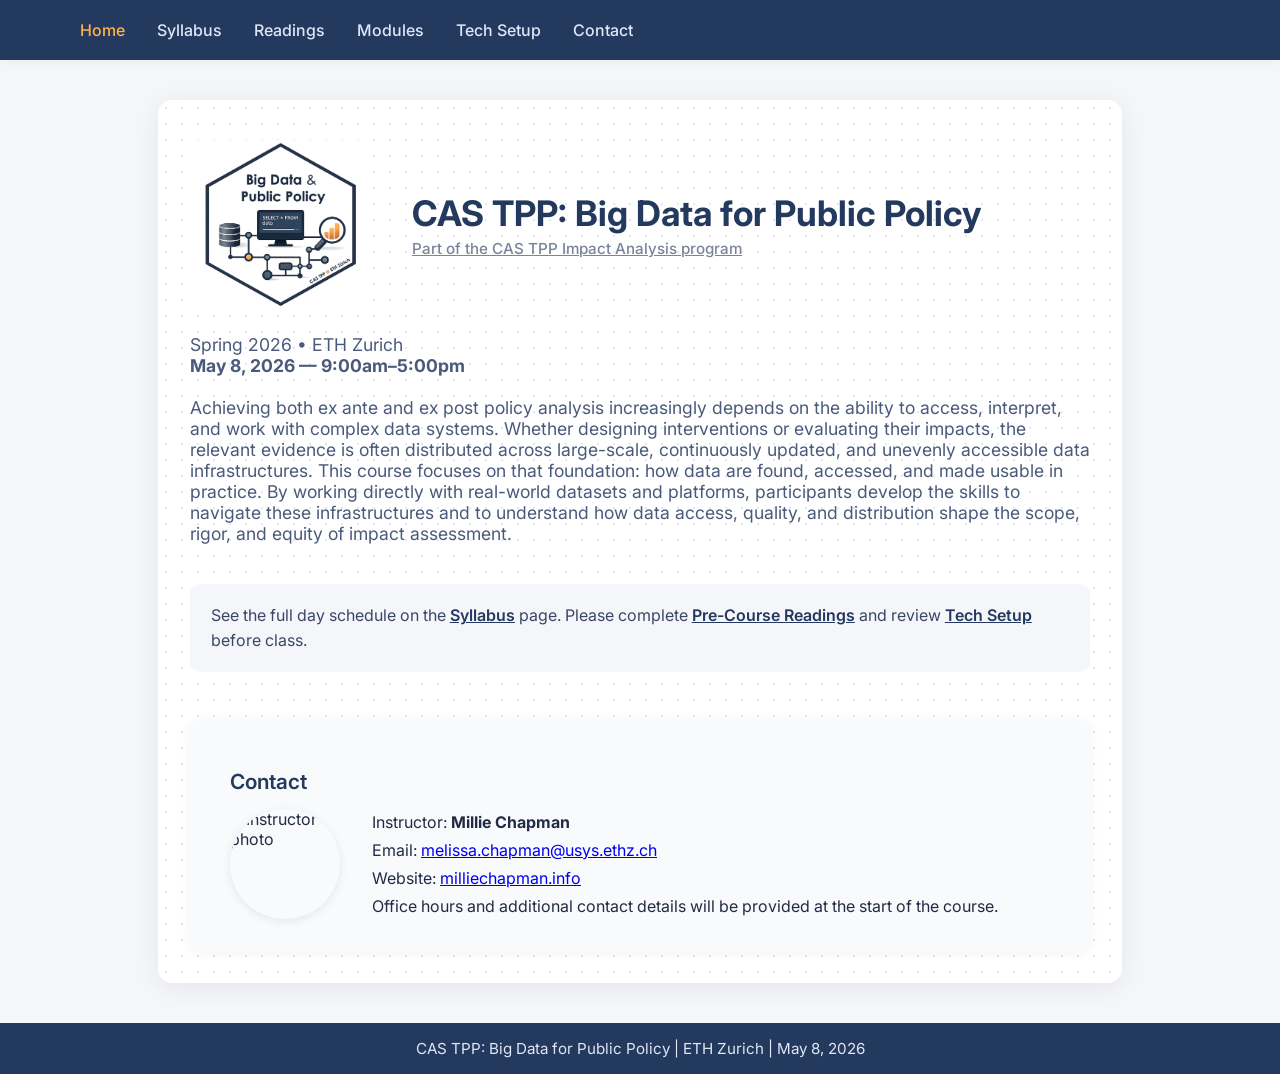
==== index.html @ c9bc8b1b "Publish DSEP course site" ====
<!DOCTYPE html>
<html lang="en">
<head>
    <meta charset="UTF-8">
    <meta name="viewport" content="width=device-width, initial-scale=1.0">
    <title>CAS TPP: Big Data for Public Policy</title>
    <link href="https://fonts.googleapis.com/css2?family=Inter:wght@400;600&display=swap" rel="stylesheet">
    <style>
        body {
            font-family: 'Inter', Arial, sans-serif;
            background: #f4f6fa;
            margin: 0;
            padding: 0;
            color: #222b45;
        }
        .navbar {
            background: #23395d;
            padding: 0 2rem;
            display: flex;
            align-items: center;
            height: 60px;
            box-shadow: 0 2px 8px rgba(0,0,0,0.04);
        }
        .navbar .logo {
            color: #fff;
            font-size: 1.3rem;
            font-weight: 600;
            letter-spacing: 1px;
            margin-right: 2rem;
            text-decoration: none;
        }
        .navbar ul {
            list-style: none;
            display: flex;
            margin: 0;
            padding: 0;
        }
        .navbar li {
            margin: 0 1rem;
        }
        .navbar a {
            color: #e0e6f7;
            text-decoration: none;
            font-weight: 500;
            font-size: 1rem;
            transition: color 0.2s;
        }
        .navbar a:hover, .navbar a.active {
            color: #ffb347;
        }
        .main-content {
            max-width: 900px;
            margin: 2.5rem auto 0 auto;
            background: #fff;
            border-radius: 14px;
            box-shadow: 0 4px 24px rgba(0,0,0,0.07);
            padding: 2.5rem 2rem 2rem 2rem;
            background-image: radial-gradient(#e5e7ef 0.8px, transparent 1.2px);
            background-size: 16px 16px;
        }
        h1 {
            font-size: 2.2rem;
            font-weight: 600;
            margin-bottom: 0.5em;
            color: #23395d;
        }
        .subtitle {
            color: #4a5a7a;
            font-size: 1.1rem;
            margin-bottom: 2.5rem;
        }
        .modules {
            display: grid;
            grid-template-columns: 1fr 1fr;
            gap: 2rem;
            margin-top: 2.5rem;
        }
        .module {
            background: #f4f6fa;
            border-radius: 10px;
            box-shadow: 0 2px 8px rgba(35,57,93,0.04);
            padding: 1.5rem 1.2rem;
            transition: box-shadow 0.2s;
        }
        .module:hover {
            box-shadow: 0 4px 16px rgba(35,57,93,0.10);
        }
        .module-title {
            font-size: 1.15rem;
            font-weight: 600;
            color: #23395d;
            margin-bottom: 0.5rem;
        }
        .module-desc {
            color: #4a5a7a;
            font-size: 1rem;
        }
        @media (max-width: 700px) {
            .main-content {
                padding: 1.2rem 0.5rem;
            }
            .modules {
                grid-template-columns: 1fr;
            }
        }
    </style>
</head>
<body>
    <nav class="navbar">
        <a class="logo" href="index.html" style="padding:0;display:flex;align-items:center;"></a>
        <ul>
            <li><a href="index.html" class="active">Home</a></li>
            <li><a href="syllabus.html">Syllabus</a></li>
            <li><a href="readings.html">Readings</a></li>
            <li><a href="modules.html">Modules</a></li>
            <li><a href="tech.html">Tech Setup</a></li>
            <li><a href="contact.html">Contact</a></li>
        </ul>
    </nav>
    <div class="main-content">
        <div style="display:flex;align-items:center;gap:2.5rem;margin-bottom:1.5rem;">
            <img src="logo.png" alt="Course logo" style="height:170px;width:auto;display:block;flex-shrink:0;">
            <div>
                <h1 style="margin:0;font-size:2.2rem;font-weight:700;color:#23395d;">CAS TPP: Big Data for Public Policy</h1>
                <p style="margin:0.3rem 0 0 0;color:#7a8599;font-size:0.95rem;"><a href="https://tpp.ethz.ch/tpp-degrees/cas-tpp-ia.html" target="_blank" style="color:#7a8599;font-weight:500;text-decoration:underline;">Part of the CAS TPP Impact Analysis program</a></p>
            </div>
        </div>
        <div class="subtitle">Spring 2026 &bull; ETH Zurich<br>
            <b>May 8, 2026 &mdash; 9:00am–5:00pm</b><br><br>
            Achieving both ex ante and ex post policy analysis increasingly depends on the ability to access, interpret, and work with complex data systems. Whether designing interventions or evaluating their impacts, the relevant evidence is often distributed across large-scale, continuously updated, and unevenly accessible data infrastructures. This course focuses on that foundation: how data are found, accessed, and made usable in practice. By working directly with real-world datasets and platforms, participants develop the skills to navigate these infrastructures and to understand how data access, quality, and distribution shape the scope, rigor, and equity of impact assessment.
        </div>
        <div style="margin-top:2.2rem;padding:1.2rem 1.3rem;background:#f4f6fa;border-radius:10px;color:#3a4666;line-height:1.55;">
            See the full day schedule on the <a href="syllabus.html" style="color:#23395d;font-weight:600;">Syllabus</a> page.
            Please complete <a href="readings.html" style="color:#23395d;font-weight:600;">Pre-Course Readings</a>
            and review <a href="tech.html" style="color:#23395d;font-weight:600;">Tech Setup</a> before class.
        </div>
        <div style="max-width:900px;margin:3rem auto 0 auto;padding:2rem 2.5rem 2rem 2.5rem;background:#f9fafc;border-radius:12px;box-shadow:0 2px 12px rgba(35,57,93,0.06);">
            <h2 style="color:#23395d;font-size:1.3rem;font-weight:600;margin-bottom:0.7em;">Contact</h2>
            <div style="display:flex;align-items:center;gap:2rem;flex-wrap:wrap;">
                <img src="millie.jpg" alt="Instructor photo" style="width:110px;height:110px;border-radius:50%;object-fit:cover;box-shadow:0 2px 8px rgba(35,57,93,0.10);">
                <div>
                    <p style="margin:0 0 0.5rem 0;">Instructor: <b>Millie Chapman</b></p>
                    <p style="margin:0 0 0.5rem 0;">Email: <a class="email" href="mailto:melissa.chapman@usys.ethz.ch">melissa.chapman@usys.ethz.ch</a></p>
                    <p style="margin:0 0 0.5rem 0;">Website: <a class="email" href="https://milliechapman.info" target="_blank">milliechapman.info</a></p>
                    <p style="margin:0;">Office hours and additional contact details will be provided at the start of the course.</p>
                </div>
            </div>
        </div>
    </div>
    <footer style="margin-top:2.5rem;background:#23395d;color:#e0e6f7;padding:1rem 2rem;text-align:center;font-size:0.95rem;">
        CAS TPP: Big Data for Public Policy | ETH Zurich | May 8, 2026
    </footer>
</body>
</html>
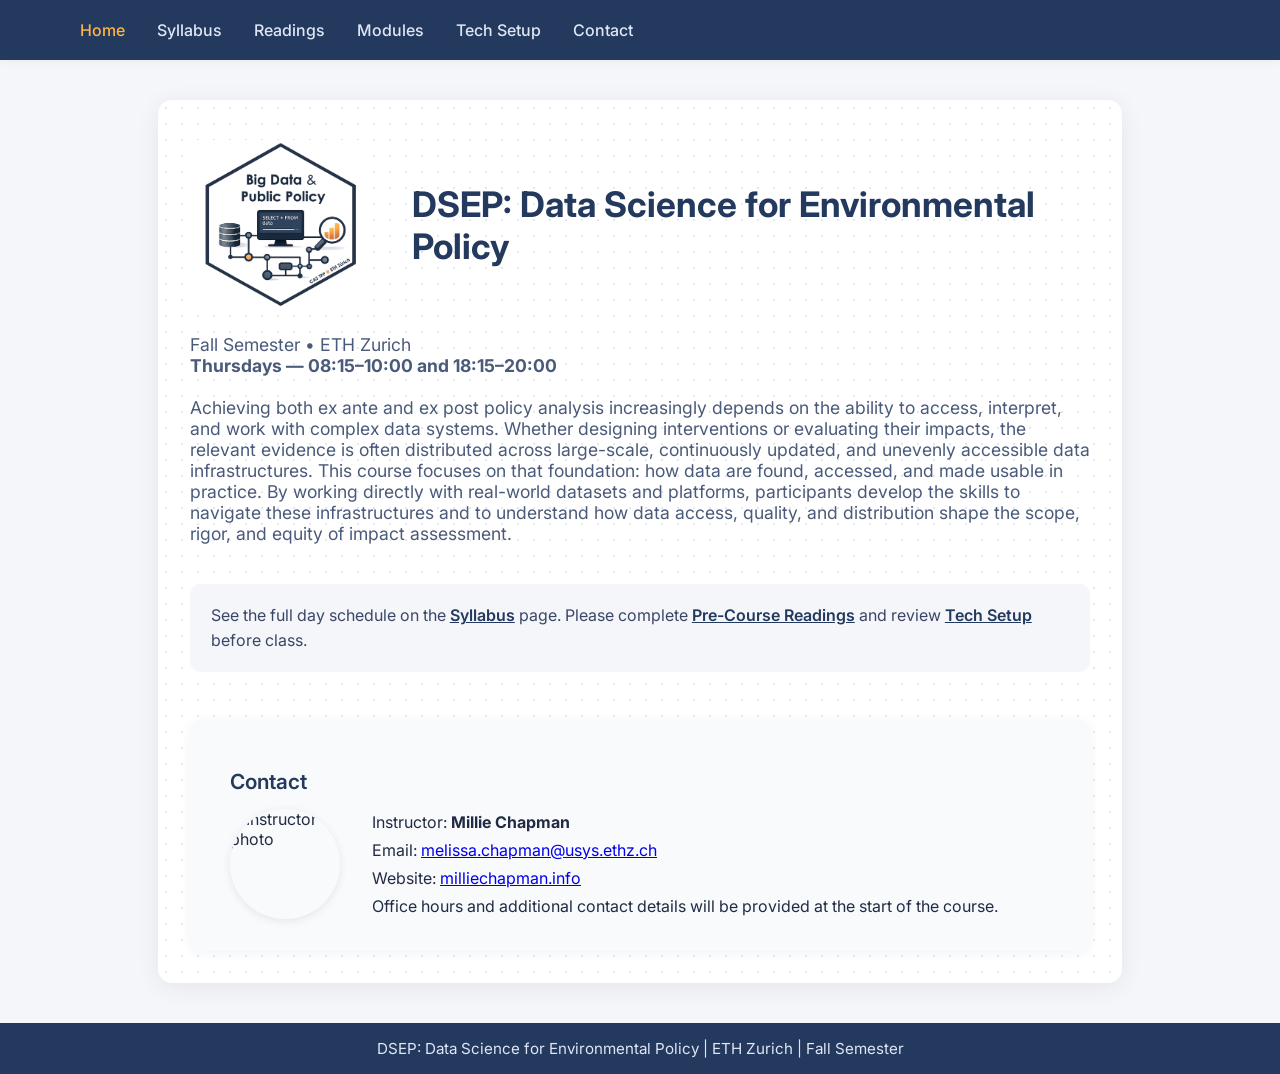
==== commit 25808028: "Update course details for DSEP fall semester" ====
--- a/index.html
+++ b/index.html
@@ -4,7 +4,7 @@
 <head>
     <meta charset="UTF-8">
     <meta name="viewport" content="width=device-width, initial-scale=1.0">
-    <title>CAS TPP: Big Data for Public Policy</title>
+    <title>DSEP: Data Science for Environmental Policy</title>
     <link href="https://fonts.googleapis.com/css2?family=Inter:wght@400;600&display=swap" rel="stylesheet">
     <style>
         body {
@@ -122,12 +122,11 @@
         <div style="display:flex;align-items:center;gap:2.5rem;margin-bottom:1.5rem;">
             <img src="logo.png" alt="Course logo" style="height:170px;width:auto;display:block;flex-shrink:0;">
             <div>
-                <h1 style="margin:0;font-size:2.2rem;font-weight:700;color:#23395d;">CAS TPP: Big Data for Public Policy</h1>
-                <p style="margin:0.3rem 0 0 0;color:#7a8599;font-size:0.95rem;"><a href="https://tpp.ethz.ch/tpp-degrees/cas-tpp-ia.html" target="_blank" style="color:#7a8599;font-weight:500;text-decoration:underline;">Part of the CAS TPP Impact Analysis program</a></p>
+                <h1 style="margin:0;font-size:2.2rem;font-weight:700;color:#23395d;">DSEP: Data Science for Environmental Policy</h1>
             </div>
         </div>
-        <div class="subtitle">Spring 2026 &bull; ETH Zurich<br>
-            <b>May 8, 2026 &mdash; 9:00am–5:00pm</b><br><br>
+        <div class="subtitle">Fall Semester &bull; ETH Zurich<br>
+            <b>Thursdays &mdash; 08:15–10:00 and 18:15–20:00</b><br><br>
             Achieving both ex ante and ex post policy analysis increasingly depends on the ability to access, interpret, and work with complex data systems. Whether designing interventions or evaluating their impacts, the relevant evidence is often distributed across large-scale, continuously updated, and unevenly accessible data infrastructures. This course focuses on that foundation: how data are found, accessed, and made usable in practice. By working directly with real-world datasets and platforms, participants develop the skills to navigate these infrastructures and to understand how data access, quality, and distribution shape the scope, rigor, and equity of impact assessment.
         </div>
         <div style="margin-top:2.2rem;padding:1.2rem 1.3rem;background:#f4f6fa;border-radius:10px;color:#3a4666;line-height:1.55;">
@@ -149,7 +148,7 @@
         </div>
     </div>
     <footer style="margin-top:2.5rem;background:#23395d;color:#e0e6f7;padding:1rem 2rem;text-align:center;font-size:0.95rem;">
-        CAS TPP: Big Data for Public Policy | ETH Zurich | May 8, 2026
+        DSEP: Data Science for Environmental Policy | ETH Zurich | Fall Semester
     </footer>
 </body>
 </html>
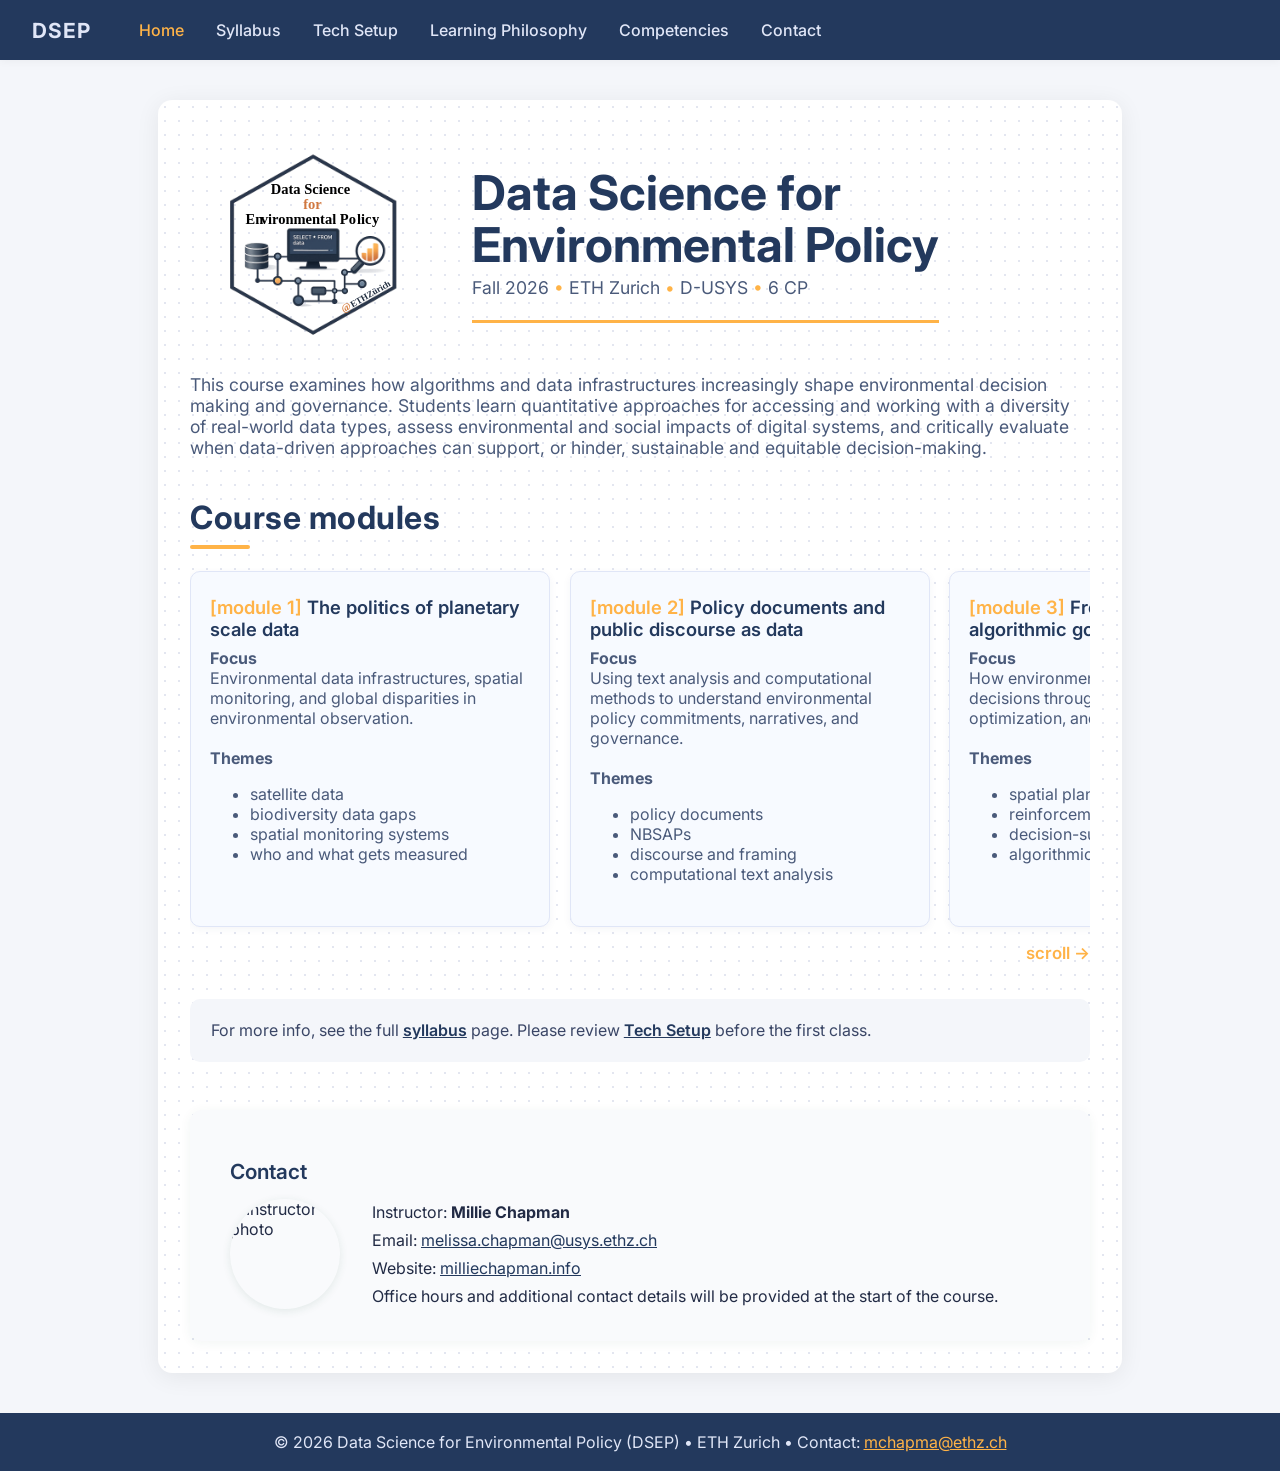
==== commit 259d4dcb: "Update course design and semester syllabus" ====
--- a/index.html
+++ b/index.html
@@ -9,13 +9,13 @@
     <style>
         body {
             font-family: 'Inter', Arial, sans-serif;
-            background: #f4f6fa;
+            background: #f3f7f1;
             margin: 0;
             padding: 0;
-            color: #222b45;
+            color: #183a2b;
         }
         .navbar {
-            background: #23395d;
+            background: #1f5a3d;
             padding: 0 2rem;
             display: flex;
             align-items: center;
@@ -40,14 +40,14 @@
             margin: 0 1rem;
         }
         .navbar a {
-            color: #e0e6f7;
+            color: #e5f0e8;
             text-decoration: none;
             font-weight: 500;
             font-size: 1rem;
             transition: color 0.2s;
         }
         .navbar a:hover, .navbar a.active {
-            color: #ffb347;
+            color: #b8d66a;
         }
         .main-content {
             max-width: 900px;
@@ -56,44 +56,50 @@
             border-radius: 14px;
             box-shadow: 0 4px 24px rgba(0,0,0,0.07);
             padding: 2.5rem 2rem 2rem 2rem;
-            background-image: radial-gradient(#e5e7ef 0.8px, transparent 1.2px);
+            background-image: radial-gradient(#d8e7d9 0.8px, transparent 1.2px);
             background-size: 16px 16px;
         }
         h1 {
             font-size: 2.2rem;
             font-weight: 600;
             margin-bottom: 0.5em;
-            color: #23395d;
+            color: #1f5a3d;
         }
         .subtitle {
-            color: #4a5a7a;
+            color: #436454;
             font-size: 1.1rem;
             margin-bottom: 2.5rem;
         }
         .modules {
-            display: grid;
-            grid-template-columns: 1fr 1fr;
-            gap: 2rem;
-            margin-top: 2.5rem;
+            display: flex;
+            overflow-x: auto;
+            gap: 1.2rem;
+            margin-top: 0.2rem;
+            padding: 0.2rem 0 1rem;
+            scroll-snap-type: x mandatory;
         }
         .module {
-            background: #f4f6fa;
+            background: #f7faff;
+            border: 1px solid #e0e6f7;
             border-radius: 10px;
-            box-shadow: 0 2px 8px rgba(35,57,93,0.04);
+            box-shadow: 0 2px 8px rgba(35,57,93,0.05);
             padding: 1.5rem 1.2rem;
             transition: box-shadow 0.2s;
+            min-width: 320px;
+            max-width: 380px;
+            scroll-snap-align: start;
         }
         .module:hover {
-            box-shadow: 0 4px 16px rgba(35,57,93,0.10);
+            box-shadow: 0 4px 16px rgba(35,57,93,0.12);
         }
         .module-title {
             font-size: 1.15rem;
             font-weight: 600;
-            color: #23395d;
+            color: #1f5a3d;
             margin-bottom: 0.5rem;
         }
         .module-desc {
-            color: #4a5a7a;
+            color: #436454;
             font-size: 1rem;
         }
         @media (max-width: 700px) {
@@ -101,43 +107,71 @@
                 padding: 1.2rem 0.5rem;
             }
             .modules {
-                grid-template-columns: 1fr;
+                gap: 1rem;
             }
         }
     </style>
+    <style>
+        body { background: #f7f6f2; color: #111111; }
+        .navbar { background: #2f6f4e; }
+        .navbar a { color: #ffffff; }
+        .navbar a:hover, .navbar a.active { color: #2f6b3f; }
+        h1, h2, .module-title { color: #2f6f4e !important; }
+        .subtitle, .module-desc { color: #5b5b5b !important; }
+        .main-content { background-color: #fffdf9; background-image: radial-gradient(#d9dfd4 0.8px, transparent 1.2px); }
+        [style*="color:#1f5a3d"] { color: #2f6f4e !important; }
+        [style*="color:#436454"] { color: #5b5b5b !important; }
+        [style*="color:#385246"] { color: #44484a !important; }
+        [style*="background:#f3f7f1"] { background: #f7f6f2 !important; }
+        [style*="background:#e5f0e8"] { background: #ffffff !important; }
+        [style*="background:#edf5ed"] { background: #f7f6f2 !important; }
+        [style*="background:#f8fafd"] { background: #ffffff !important; }
+    </style>
+    <link href="old-dsep-theme.css" rel="stylesheet">
 </head>
 <body>
     <nav class="navbar">
-        <a class="logo" href="index.html" style="padding:0;display:flex;align-items:center;"></a>
+        <a class="logo" href="index.html" style="padding:0;display:flex;align-items:center;"><strong>DSEP</strong></a>
         <ul>
             <li><a href="index.html" class="active">Home</a></li>
             <li><a href="syllabus.html">Syllabus</a></li>
-            <li><a href="readings.html">Readings</a></li>
-            <li><a href="modules.html">Modules</a></li>
             <li><a href="tech.html">Tech Setup</a></li>
+            <li><a href="learning-philosophy.html">Learning Philosophy</a></li>
+            <li><a href="competencies.html">Competencies</a></li>
             <li><a href="contact.html">Contact</a></li>
         </ul>
     </nav>
     <div class="main-content">
         <div style="display:flex;align-items:center;gap:2.5rem;margin-bottom:1.5rem;">
-            <img src="logo.png" alt="Course logo" style="height:170px;width:auto;display:block;flex-shrink:0;">
-            <div>
-                <h1 style="margin:0;font-size:2.2rem;font-weight:700;color:#23395d;">DSEP: Data Science for Environmental Policy</h1>
+            <img src="dsep.svg" alt="DSEP logo" style="height:210px;width:auto;display:block;flex-shrink:0;">
+            <div style="display:flex;flex-direction:column;">
+                <h1 style="margin:0;font-size:3rem;font-weight:700;color:#23395d;line-height:1.1;">Data Science for<br>Environmental Policy</h1>
+                <div class="subtitle" style="margin-top:0.3rem;margin-bottom:0.7rem;color:#4a5a7a;">Fall 2026 <span style="color:#ffb347">&bull;</span> ETH Zurich <span style="color:#ffb347">&bull;</span> D-USYS <span style="color:#ffb347">&bull;</span> 6 CP</div>
+                <hr style="border:none;border-top:3px solid #ffb347;width:100%;margin:0.7rem 0 0;">
             </div>
         </div>
-        <div class="subtitle">Fall Semester &bull; ETH Zurich<br>
-            <b>Thursdays &mdash; 08:15–10:00 and 18:15–20:00</b><br><br>
-            Achieving both ex ante and ex post policy analysis increasingly depends on the ability to access, interpret, and work with complex data systems. Whether designing interventions or evaluating their impacts, the relevant evidence is often distributed across large-scale, continuously updated, and unevenly accessible data infrastructures. This course focuses on that foundation: how data are found, accessed, and made usable in practice. By working directly with real-world datasets and platforms, participants develop the skills to navigate these infrastructures and to understand how data access, quality, and distribution shape the scope, rigor, and equity of impact assessment.
+        <div class="subtitle">
+            This course examines how algorithms and data infrastructures increasingly shape environmental decision making and governance. Students learn quantitative approaches for accessing and working with a diversity of real-world data types, assess environmental and social impacts of digital systems, and critically evaluate when data-driven approaches can support, or hinder, sustainable and equitable decision-making.
         </div>
-        <div style="margin-top:2.2rem;padding:1.2rem 1.3rem;background:#f4f6fa;border-radius:10px;color:#3a4666;line-height:1.55;">
-            See the full day schedule on the <a href="syllabus.html" style="color:#23395d;font-weight:600;">Syllabus</a> page.
-            Please complete <a href="readings.html" style="color:#23395d;font-weight:600;">Pre-Course Readings</a>
-            and review <a href="tech.html" style="color:#23395d;font-weight:600;">Tech Setup</a> before class.
+        <section style="margin-top:2.5rem;">
+            <h2 style="margin:0;color:#23395d;font-size:2rem;font-weight:700;letter-spacing:0.5px;">Course modules<span style="display:block;width:60px;height:4px;background:#ffb347;border-radius:2px;margin:0.5rem 0 1.2rem;"></span></h2>
+            <div class="modules" aria-label="Course module overview">
+                <article class="module"><div class="module-title"><span style="color:#ffb347;">[module 1]</span> The politics of planetary scale data</div><div class="module-desc"><b>Focus</b><br>Environmental data infrastructures, spatial monitoring, and global disparities in environmental observation.<br><br><b>Themes</b><ul><li>satellite data</li><li>biodiversity data gaps</li><li>spatial monitoring systems</li><li>who and what gets measured</li></ul></div></article>
+                <article class="module"><div class="module-title"><span style="color:#ffb347;">[module 2]</span> Policy documents and public discourse as data</div><div class="module-desc"><b>Focus</b><br>Using text analysis and computational methods to understand environmental policy commitments, narratives, and governance.<br><br><b>Themes</b><ul><li>policy documents</li><li>NBSAPs</li><li>discourse and framing</li><li>computational text analysis</li></ul></div></article>
+                <article class="module"><div class="module-title"><span style="color:#ffb347;">[module 3]</span> From data to decisions: algorithmic governance</div><div class="module-desc"><b>Focus</b><br>How environmental data are translated into decisions through planning tools, optimization, and algorithmic systems.<br><br><b>Themes</b><ul><li>spatial planning</li><li>reinforcement learning</li><li>decision-support systems</li><li>algorithmic governance</li></ul></div></article>
+                <article class="module"><div class="module-title"><span style="color:#ffb347;">[module 4]</span> From decisions to impact: introduction to causal inference for policy evaluation</div><div class="module-desc"><b>Focus</b><br>Evaluating environmental policies and interventions using causal inference and large environmental datasets.<br><br><b>Themes</b><ul><li>policy evaluation</li><li>causal inference</li><li>impact analysis</li><li>environmental justice</li></ul></div></article>
+                <article class="module"><div class="module-title"><span style="color:#ffb347;">[module 5]</span> The environmental costs of compute</div><div class="module-desc"><b>Focus</b><br>Data platforms, integrated analytical systems, and final student projects combining multiple analytical approaches.<br><br><b>Themes</b><ul><li>environmental data platforms</li><li>integrated workflows</li><li>AI-assisted analysis</li><li>final projects</li></ul></div></article>
+            </div>
+            <p style="margin:0;text-align:right;color:#ffb347;font-size:1.05rem;font-weight:600;">scroll &rarr;</p>
+        </section>
+        <div style="margin-top:2.2rem;padding:1.2rem 1.3rem;background:#f3f7f1;border-radius:10px;color:#385246;line-height:1.55;">
+            For more info, see the full <a href="syllabus.html" style="color:#1f5a3d;font-weight:600;">syllabus</a> page.
+            Please review <a href="tech.html" style="color:#1f5a3d;font-weight:600;">Tech Setup</a> before the first class.
         </div>
-        <div style="max-width:900px;margin:3rem auto 0 auto;padding:2rem 2.5rem 2rem 2.5rem;background:#f9fafc;border-radius:12px;box-shadow:0 2px 12px rgba(35,57,93,0.06);">
-            <h2 style="color:#23395d;font-size:1.3rem;font-weight:600;margin-bottom:0.7em;">Contact</h2>
+        <div style="max-width:900px;margin:3rem auto 0 auto;padding:2rem 2.5rem 2rem 2.5rem;background:#f8fbf7;border-radius:12px;box-shadow:0 2px 12px rgba(31,90,61,0.06);">
+            <h2 style="color:#1f5a3d;font-size:1.3rem;font-weight:600;margin-bottom:0.7em;">Contact</h2>
             <div style="display:flex;align-items:center;gap:2rem;flex-wrap:wrap;">
-                <img src="millie.jpg" alt="Instructor photo" style="width:110px;height:110px;border-radius:50%;object-fit:cover;box-shadow:0 2px 8px rgba(35,57,93,0.10);">
+                <img src="millie.jpg" alt="Instructor photo" style="width:110px;height:110px;border-radius:50%;object-fit:cover;box-shadow:0 2px 8px rgba(31,90,61,0.10);">
                 <div>
                     <p style="margin:0 0 0.5rem 0;">Instructor: <b>Millie Chapman</b></p>
                     <p style="margin:0 0 0.5rem 0;">Email: <a class="email" href="mailto:melissa.chapman@usys.ethz.ch">melissa.chapman@usys.ethz.ch</a></p>
@@ -147,8 +181,8 @@
             </div>
         </div>
     </div>
-    <footer style="margin-top:2.5rem;background:#23395d;color:#e0e6f7;padding:1rem 2rem;text-align:center;font-size:0.95rem;">
-        DSEP: Data Science for Environmental Policy | ETH Zurich | Fall Semester
+    <footer style="background:#23395d;color:#e0e6f7;padding:1.2rem 0;text-align:center;font-size:1rem;margin-top:2.5rem;">
+        &copy; 2026 Data Science for Environmental Policy (DSEP) &bull; ETH Zurich &bull; Contact: <a class="site-footer-link" href="mailto:mchapma@ethz.ch">mchapma@ethz.ch</a>
     </footer>
 </body>
 </html>
--- a/old-dsep-theme.css
+++ b/old-dsep-theme.css
@@ -0,0 +1,25 @@
+:root {
+    --dsep-navy: #23395d;
+    --dsep-navy-muted: #4a5a7a;
+    --dsep-pale: #f4f6fa;
+    --dsep-pale-line: #e0e6f7;
+    --dsep-orange: #ffb347;
+    --dsep-text: #222b45;
+}
+
+body { background: var(--dsep-pale) !important; color: var(--dsep-text) !important; }
+.navbar, footer { background: var(--dsep-navy) !important; }
+.navbar a { color: var(--dsep-pale-line) !important; }
+.navbar a:hover, .navbar a.active { color: var(--dsep-orange) !important; }
+.site-footer-link { color: var(--dsep-orange) !important; text-decoration: underline; }
+h1, h2, h3, .module-title, summary { color: var(--dsep-navy) !important; }
+.subtitle, .module-desc, details p, details li { color: var(--dsep-navy-muted) !important; }
+.main-content { background-color: #fff !important; background-image: radial-gradient(#e3e6f0 0.9px, transparent 1.3px) !important; background-size: 14px 14px !important; }
+a.email, .main-content a { color: var(--dsep-navy) !important; }
+details, .competency-card { background: #f7faff !important; border-color: var(--dsep-pale-line) !important; border-left-color: var(--dsep-navy) !important; }
+code { background: #eef1f8 !important; border-color: #dde3f0 !important; color: var(--dsep-navy) !important; }
+[style*="color:#1f5a3d"], [style*="color:#2f6f4e"] { color: var(--dsep-navy) !important; }
+[style*="color:#385246"], [style*="color:#44484a"] { color: #3a4666 !important; }
+[style*="background:#f3f7f1"], [style*="background:#f7f6f2"] { background: var(--dsep-pale) !important; }
+[style*="background:#f8fbf7"], [style*="background:#fffdf9"] { background: #f9fafc !important; }
+[style*="border-top:1px solid #d9dfd4"] { border-top-color: var(--dsep-pale-line) !important; }
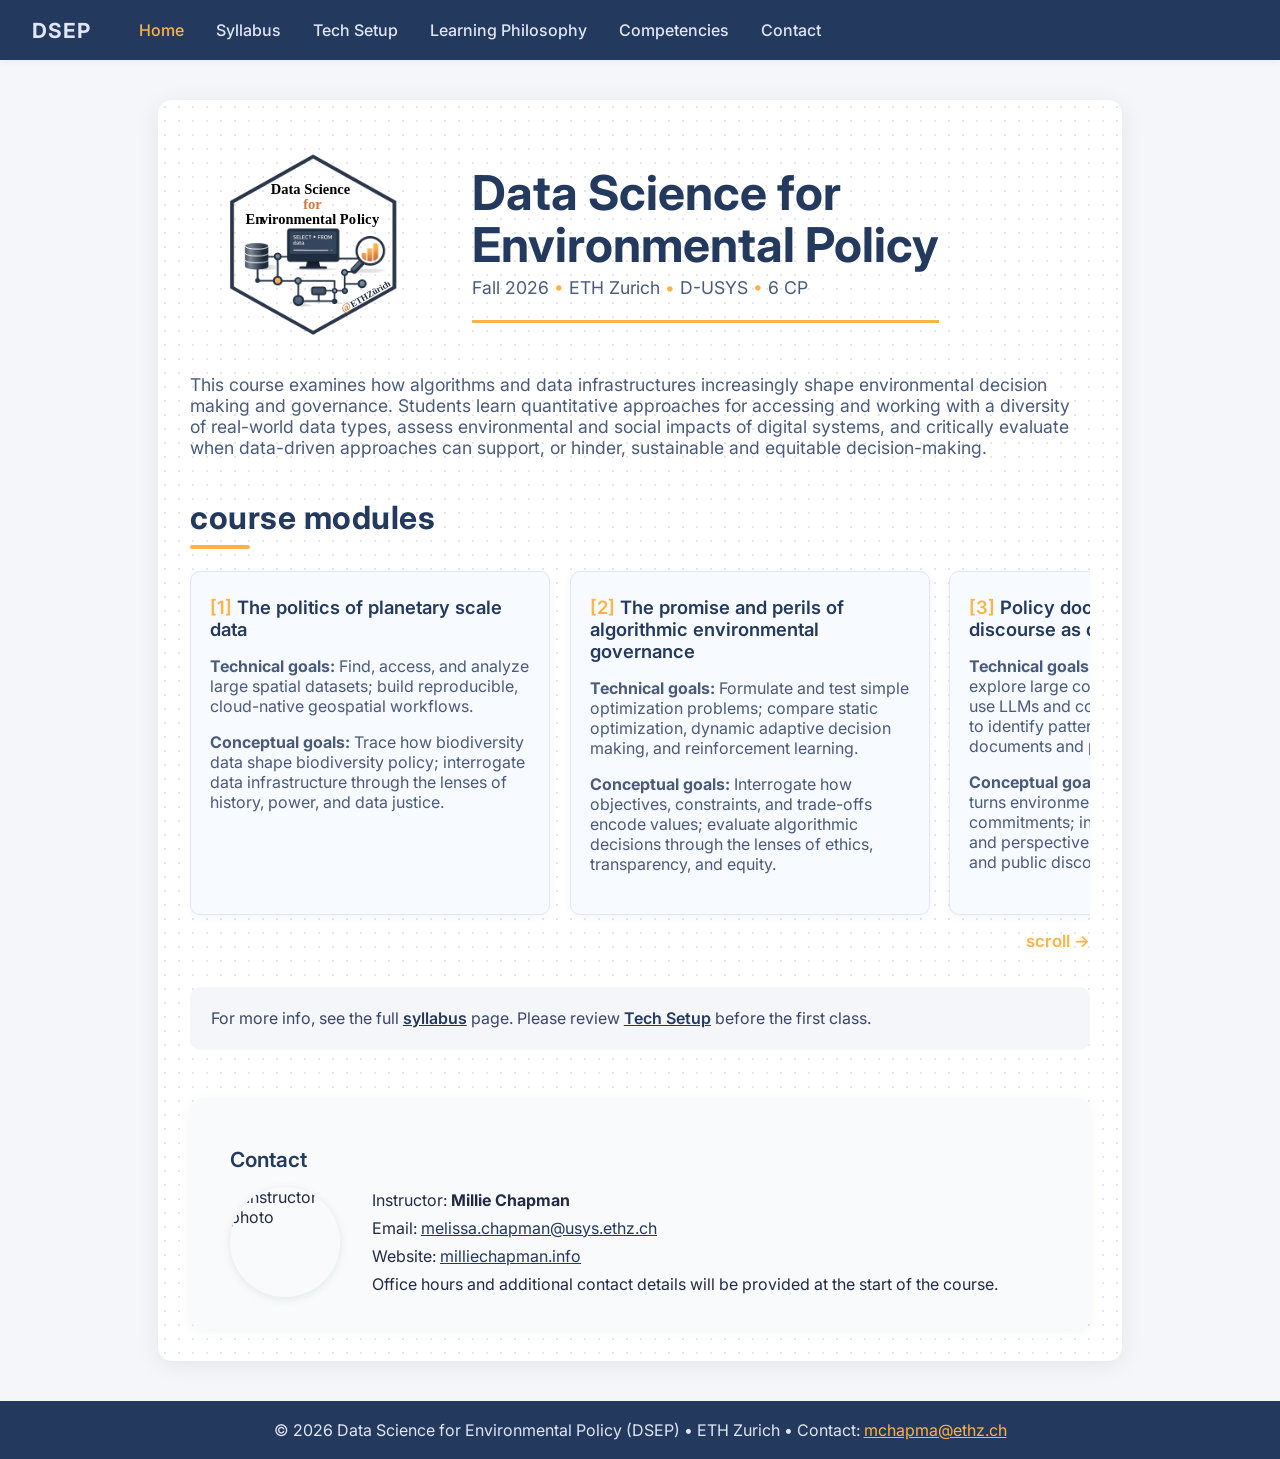
==== commit e71a880e: "Refine course modules and semester schedule" ====
--- a/index.html
+++ b/index.html
@@ -154,13 +154,13 @@
             This course examines how algorithms and data infrastructures increasingly shape environmental decision making and governance. Students learn quantitative approaches for accessing and working with a diversity of real-world data types, assess environmental and social impacts of digital systems, and critically evaluate when data-driven approaches can support, or hinder, sustainable and equitable decision-making.
         </div>
         <section style="margin-top:2.5rem;">
-            <h2 style="margin:0;color:#23395d;font-size:2rem;font-weight:700;letter-spacing:0.5px;">Course modules<span style="display:block;width:60px;height:4px;background:#ffb347;border-radius:2px;margin:0.5rem 0 1.2rem;"></span></h2>
+            <h2 style="margin:0;color:#23395d;font-size:2rem;font-weight:700;letter-spacing:0.5px;">course modules<span style="display:block;width:60px;height:4px;background:#ffb347;border-radius:2px;margin:0.5rem 0 1.2rem;"></span></h2>
             <div class="modules" aria-label="Course module overview">
-                <article class="module"><div class="module-title"><span style="color:#ffb347;">[module 1]</span> The politics of planetary scale data</div><div class="module-desc"><b>Focus</b><br>Environmental data infrastructures, spatial monitoring, and global disparities in environmental observation.<br><br><b>Themes</b><ul><li>satellite data</li><li>biodiversity data gaps</li><li>spatial monitoring systems</li><li>who and what gets measured</li></ul></div></article>
-                <article class="module"><div class="module-title"><span style="color:#ffb347;">[module 2]</span> Policy documents and public discourse as data</div><div class="module-desc"><b>Focus</b><br>Using text analysis and computational methods to understand environmental policy commitments, narratives, and governance.<br><br><b>Themes</b><ul><li>policy documents</li><li>NBSAPs</li><li>discourse and framing</li><li>computational text analysis</li></ul></div></article>
-                <article class="module"><div class="module-title"><span style="color:#ffb347;">[module 3]</span> From data to decisions: algorithmic governance</div><div class="module-desc"><b>Focus</b><br>How environmental data are translated into decisions through planning tools, optimization, and algorithmic systems.<br><br><b>Themes</b><ul><li>spatial planning</li><li>reinforcement learning</li><li>decision-support systems</li><li>algorithmic governance</li></ul></div></article>
-                <article class="module"><div class="module-title"><span style="color:#ffb347;">[module 4]</span> From decisions to impact: introduction to causal inference for policy evaluation</div><div class="module-desc"><b>Focus</b><br>Evaluating environmental policies and interventions using causal inference and large environmental datasets.<br><br><b>Themes</b><ul><li>policy evaluation</li><li>causal inference</li><li>impact analysis</li><li>environmental justice</li></ul></div></article>
-                <article class="module"><div class="module-title"><span style="color:#ffb347;">[module 5]</span> The environmental costs of compute</div><div class="module-desc"><b>Focus</b><br>Data platforms, integrated analytical systems, and final student projects combining multiple analytical approaches.<br><br><b>Themes</b><ul><li>environmental data platforms</li><li>integrated workflows</li><li>AI-assisted analysis</li><li>final projects</li></ul></div></article>
+                <article class="module"><div class="module-title"><span style="color:#ffb347;">[1]</span> The politics of planetary scale data</div><div class="module-desc"><p><b>Technical goals:</b> Find, access, and analyze large spatial datasets; build reproducible, cloud-native geospatial workflows.</p><p><b>Conceptual goals:</b> Trace how biodiversity data shape biodiversity policy; interrogate data infrastructure through the lenses of history, power, and data justice.</p></div></article>
+                <article class="module"><div class="module-title"><span style="color:#ffb347;">[2]</span> The promise and perils of algorithmic environmental governance</div><div class="module-desc"><p><b>Technical goals:</b> Formulate and test simple optimization problems; compare static optimization, dynamic adaptive decision making, and reinforcement learning.</p><p><b>Conceptual goals:</b> Interrogate how objectives, constraints, and trade-offs encode values; evaluate algorithmic decisions through the lenses of ethics, transparency, and equity.</p></div></article>
+                <article class="module"><div class="module-title"><span style="color:#ffb347;">[3]</span> Policy documents and public discourse as data</div><div class="module-desc"><p><b>Technical goals:</b> Collect, clean, and explore large collections of policy text; use LLMs and computational text analysis to identify patterns across policy documents and public discourse.</p><p><b>Conceptual goals:</b> Examine how language turns environmental ambitions into policy commitments; interrogate whose priorities and perspectives become legible in official and public discourse.</p></div></article>
+                <article class="module"><div class="module-title"><span style="color:#ffb347;">[4]</span> From intervention to impact: causal inference for evaluating environmental policy</div><div class="module-desc"><p><b>Technical goals:</b> Turn causal questions into testable research designs; use difference-in-differences, event studies, and matched designs to estimate impacts.</p><p><b>Conceptual goals:</b> Interrogate the assumptions behind causal claims; compare competing identification strategies and distributional outcomes.</p></div></article>
+                <article class="module"><div class="module-title"><span style="color:#ffb347;">[5]</span> The environmental costs of compute</div><div class="module-desc"><p><b>Technical goals:</b> Identify and evaluate evidence about the energy, water, land, and material demands of digital infrastructure.</p><p><b>Conceptual goals:</b> Examine infrastructure siting, extraction, and who bears the environmental costs of the digital economy.</p></div></article>
             </div>
             <p style="margin:0;text-align:right;color:#ffb347;font-size:1.05rem;font-weight:600;">scroll &rarr;</p>
         </section>
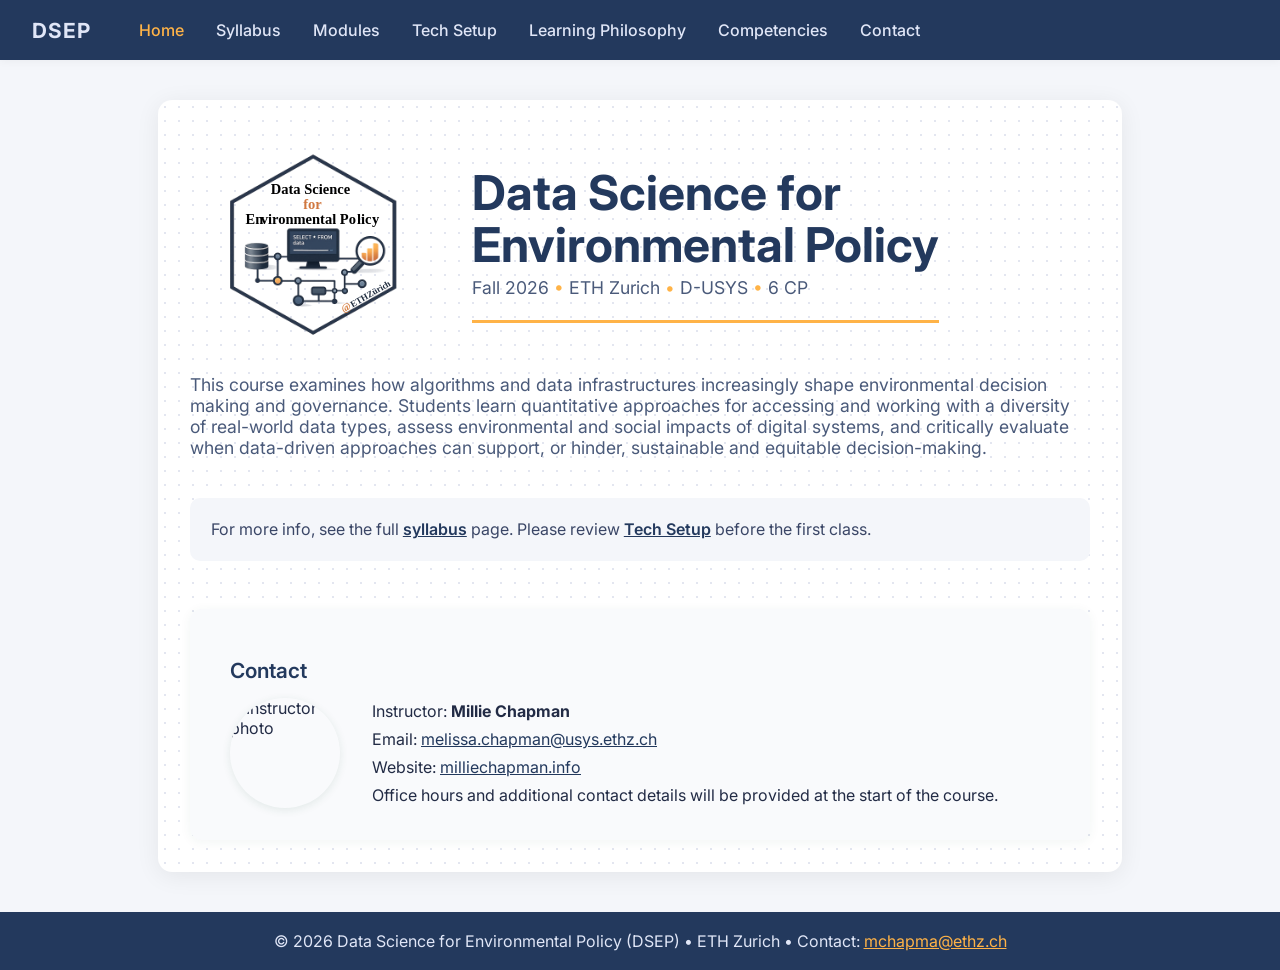
==== commit efb98118: "Update course site content and branding" ====
--- a/index.html
+++ b/index.html
@@ -70,44 +70,9 @@
             font-size: 1.1rem;
             margin-bottom: 2.5rem;
         }
-        .modules {
-            display: flex;
-            overflow-x: auto;
-            gap: 1.2rem;
-            margin-top: 0.2rem;
-            padding: 0.2rem 0 1rem;
-            scroll-snap-type: x mandatory;
-        }
-        .module {
-            background: #f7faff;
-            border: 1px solid #e0e6f7;
-            border-radius: 10px;
-            box-shadow: 0 2px 8px rgba(35,57,93,0.05);
-            padding: 1.5rem 1.2rem;
-            transition: box-shadow 0.2s;
-            min-width: 320px;
-            max-width: 380px;
-            scroll-snap-align: start;
-        }
-        .module:hover {
-            box-shadow: 0 4px 16px rgba(35,57,93,0.12);
-        }
-        .module-title {
-            font-size: 1.15rem;
-            font-weight: 600;
-            color: #1f5a3d;
-            margin-bottom: 0.5rem;
-        }
-        .module-desc {
-            color: #436454;
-            font-size: 1rem;
-        }
         @media (max-width: 700px) {
             .main-content {
                 padding: 1.2rem 0.5rem;
-            }
-            .modules {
-                gap: 1rem;
             }
         }
     </style>
@@ -135,6 +100,7 @@
         <ul>
             <li><a href="index.html" class="active">Home</a></li>
             <li><a href="syllabus.html">Syllabus</a></li>
+            <li><a href="modules.html">Modules</a></li>
             <li><a href="tech.html">Tech Setup</a></li>
             <li><a href="learning-philosophy.html">Learning Philosophy</a></li>
             <li><a href="competencies.html">Competencies</a></li>
@@ -153,17 +119,6 @@
         <div class="subtitle">
             This course examines how algorithms and data infrastructures increasingly shape environmental decision making and governance. Students learn quantitative approaches for accessing and working with a diversity of real-world data types, assess environmental and social impacts of digital systems, and critically evaluate when data-driven approaches can support, or hinder, sustainable and equitable decision-making.
         </div>
-        <section style="margin-top:2.5rem;">
-            <h2 style="margin:0;color:#23395d;font-size:2rem;font-weight:700;letter-spacing:0.5px;">course modules<span style="display:block;width:60px;height:4px;background:#ffb347;border-radius:2px;margin:0.5rem 0 1.2rem;"></span></h2>
-            <div class="modules" aria-label="Course module overview">
-                <article class="module"><div class="module-title"><span style="color:#ffb347;">[1]</span> The politics of planetary scale data</div><div class="module-desc"><p><b>Technical goals:</b> Find, access, and analyze large spatial datasets; build reproducible, cloud-native geospatial workflows.</p><p><b>Conceptual goals:</b> Trace how biodiversity data shape biodiversity policy; interrogate data infrastructure through the lenses of history, power, and data justice.</p></div></article>
-                <article class="module"><div class="module-title"><span style="color:#ffb347;">[2]</span> The promise and perils of algorithmic environmental governance</div><div class="module-desc"><p><b>Technical goals:</b> Formulate and test simple optimization problems; compare static optimization, dynamic adaptive decision making, and reinforcement learning.</p><p><b>Conceptual goals:</b> Interrogate how objectives, constraints, and trade-offs encode values; evaluate algorithmic decisions through the lenses of ethics, transparency, and equity.</p></div></article>
-                <article class="module"><div class="module-title"><span style="color:#ffb347;">[3]</span> Policy documents and public discourse as data</div><div class="module-desc"><p><b>Technical goals:</b> Collect, clean, and explore large collections of policy text; use LLMs and computational text analysis to identify patterns across policy documents and public discourse.</p><p><b>Conceptual goals:</b> Examine how language turns environmental ambitions into policy commitments; interrogate whose priorities and perspectives become legible in official and public discourse.</p></div></article>
-                <article class="module"><div class="module-title"><span style="color:#ffb347;">[4]</span> From intervention to impact: causal inference for evaluating environmental policy</div><div class="module-desc"><p><b>Technical goals:</b> Turn causal questions into testable research designs; use difference-in-differences, event studies, and matched designs to estimate impacts.</p><p><b>Conceptual goals:</b> Interrogate the assumptions behind causal claims; compare competing identification strategies and distributional outcomes.</p></div></article>
-                <article class="module"><div class="module-title"><span style="color:#ffb347;">[5]</span> The environmental costs of compute</div><div class="module-desc"><p><b>Technical goals:</b> Identify and evaluate evidence about the energy, water, land, and material demands of digital infrastructure.</p><p><b>Conceptual goals:</b> Examine infrastructure siting, extraction, and who bears the environmental costs of the digital economy.</p></div></article>
-            </div>
-            <p style="margin:0;text-align:right;color:#ffb347;font-size:1.05rem;font-weight:600;">scroll &rarr;</p>
-        </section>
         <div style="margin-top:2.2rem;padding:1.2rem 1.3rem;background:#f3f7f1;border-radius:10px;color:#385246;line-height:1.55;">
             For more info, see the full <a href="syllabus.html" style="color:#1f5a3d;font-weight:600;">syllabus</a> page.
             Please review <a href="tech.html" style="color:#1f5a3d;font-weight:600;">Tech Setup</a> before the first class.
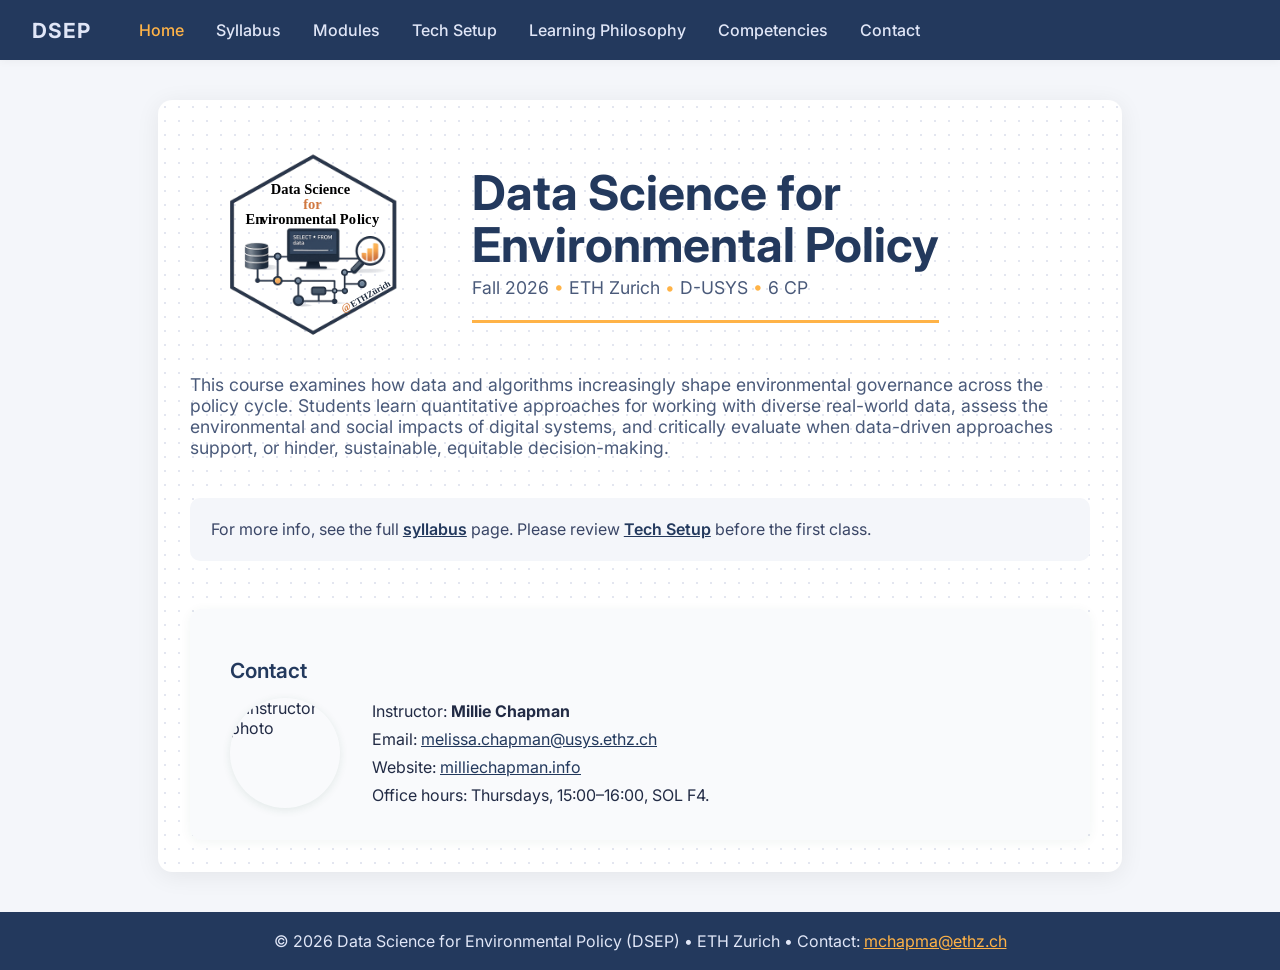
==== commit 5da652a5: "Update course schedule and setup guidance" ====
--- a/index.html
+++ b/index.html
@@ -117,7 +117,7 @@
             </div>
         </div>
         <div class="subtitle">
-            This course examines how algorithms and data infrastructures increasingly shape environmental decision making and governance. Students learn quantitative approaches for accessing and working with a diversity of real-world data types, assess environmental and social impacts of digital systems, and critically evaluate when data-driven approaches can support, or hinder, sustainable and equitable decision-making.
+            This course examines how data and algorithms increasingly shape environmental governance across the policy cycle. Students learn quantitative approaches for working with diverse real-world data, assess the environmental and social impacts of digital systems, and critically evaluate when data-driven approaches support, or hinder, sustainable, equitable decision-making.
         </div>
         <div style="margin-top:2.2rem;padding:1.2rem 1.3rem;background:#f3f7f1;border-radius:10px;color:#385246;line-height:1.55;">
             For more info, see the full <a href="syllabus.html" style="color:#1f5a3d;font-weight:600;">syllabus</a> page.
@@ -131,7 +131,7 @@
                     <p style="margin:0 0 0.5rem 0;">Instructor: <b>Millie Chapman</b></p>
                     <p style="margin:0 0 0.5rem 0;">Email: <a class="email" href="mailto:melissa.chapman@usys.ethz.ch">melissa.chapman@usys.ethz.ch</a></p>
                     <p style="margin:0 0 0.5rem 0;">Website: <a class="email" href="https://milliechapman.info" target="_blank">milliechapman.info</a></p>
-                    <p style="margin:0;">Office hours and additional contact details will be provided at the start of the course.</p>
+                    <p style="margin:0;">Office hours: Thursdays, 15:00&ndash;16:00, SOL F4.</p>
                 </div>
             </div>
         </div>
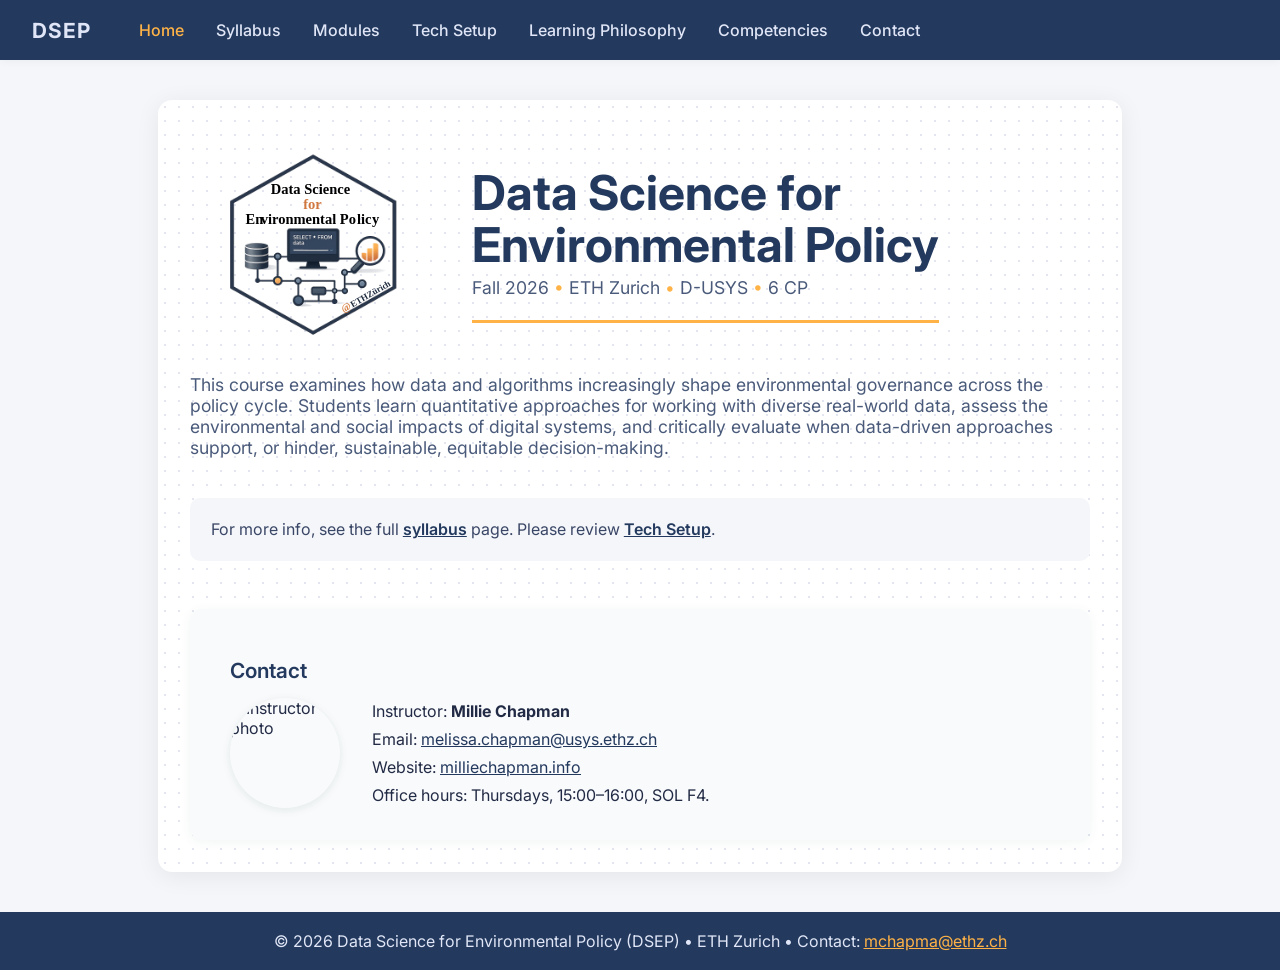
==== commit 2f5c747a: "Update course contacts and GitHub setup" ====
--- a/index.html
+++ b/index.html
@@ -121,7 +121,7 @@
         </div>
         <div style="margin-top:2.2rem;padding:1.2rem 1.3rem;background:#f3f7f1;border-radius:10px;color:#385246;line-height:1.55;">
             For more info, see the full <a href="syllabus.html" style="color:#1f5a3d;font-weight:600;">syllabus</a> page.
-            Please review <a href="tech.html" style="color:#1f5a3d;font-weight:600;">Tech Setup</a> before the first class.
+            Please review <a href="tech.html" style="color:#1f5a3d;font-weight:600;">Tech Setup</a>.
         </div>
         <div style="max-width:900px;margin:3rem auto 0 auto;padding:2rem 2.5rem 2rem 2.5rem;background:#f8fbf7;border-radius:12px;box-shadow:0 2px 12px rgba(31,90,61,0.06);">
             <h2 style="color:#1f5a3d;font-size:1.3rem;font-weight:600;margin-bottom:0.7em;">Contact</h2>
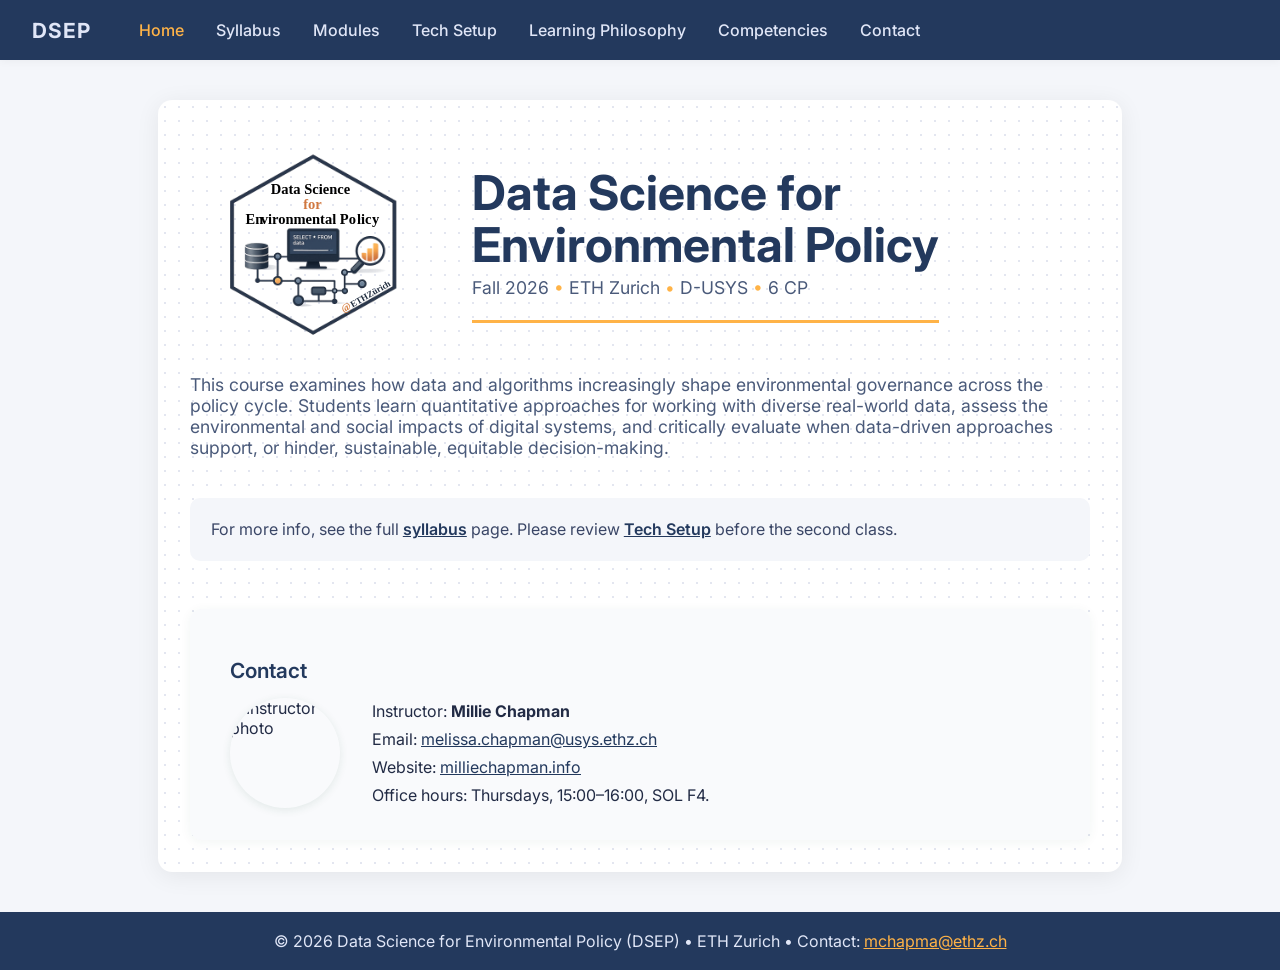
==== commit ee8a13f3: "Add GitHub and RStudio student workflow" ====
--- a/index.html
+++ b/index.html
@@ -121,7 +121,7 @@
         </div>
         <div style="margin-top:2.2rem;padding:1.2rem 1.3rem;background:#f3f7f1;border-radius:10px;color:#385246;line-height:1.55;">
             For more info, see the full <a href="syllabus.html" style="color:#1f5a3d;font-weight:600;">syllabus</a> page.
-            Please review <a href="tech.html" style="color:#1f5a3d;font-weight:600;">Tech Setup</a>.
+            Please review <a href="tech.html" style="color:#1f5a3d;font-weight:600;">Tech Setup</a> before the second class.
         </div>
         <div style="max-width:900px;margin:3rem auto 0 auto;padding:2rem 2.5rem 2rem 2.5rem;background:#f8fbf7;border-radius:12px;box-shadow:0 2px 12px rgba(31,90,61,0.06);">
             <h2 style="color:#1f5a3d;font-size:1.3rem;font-weight:600;margin-bottom:0.7em;">Contact</h2>
